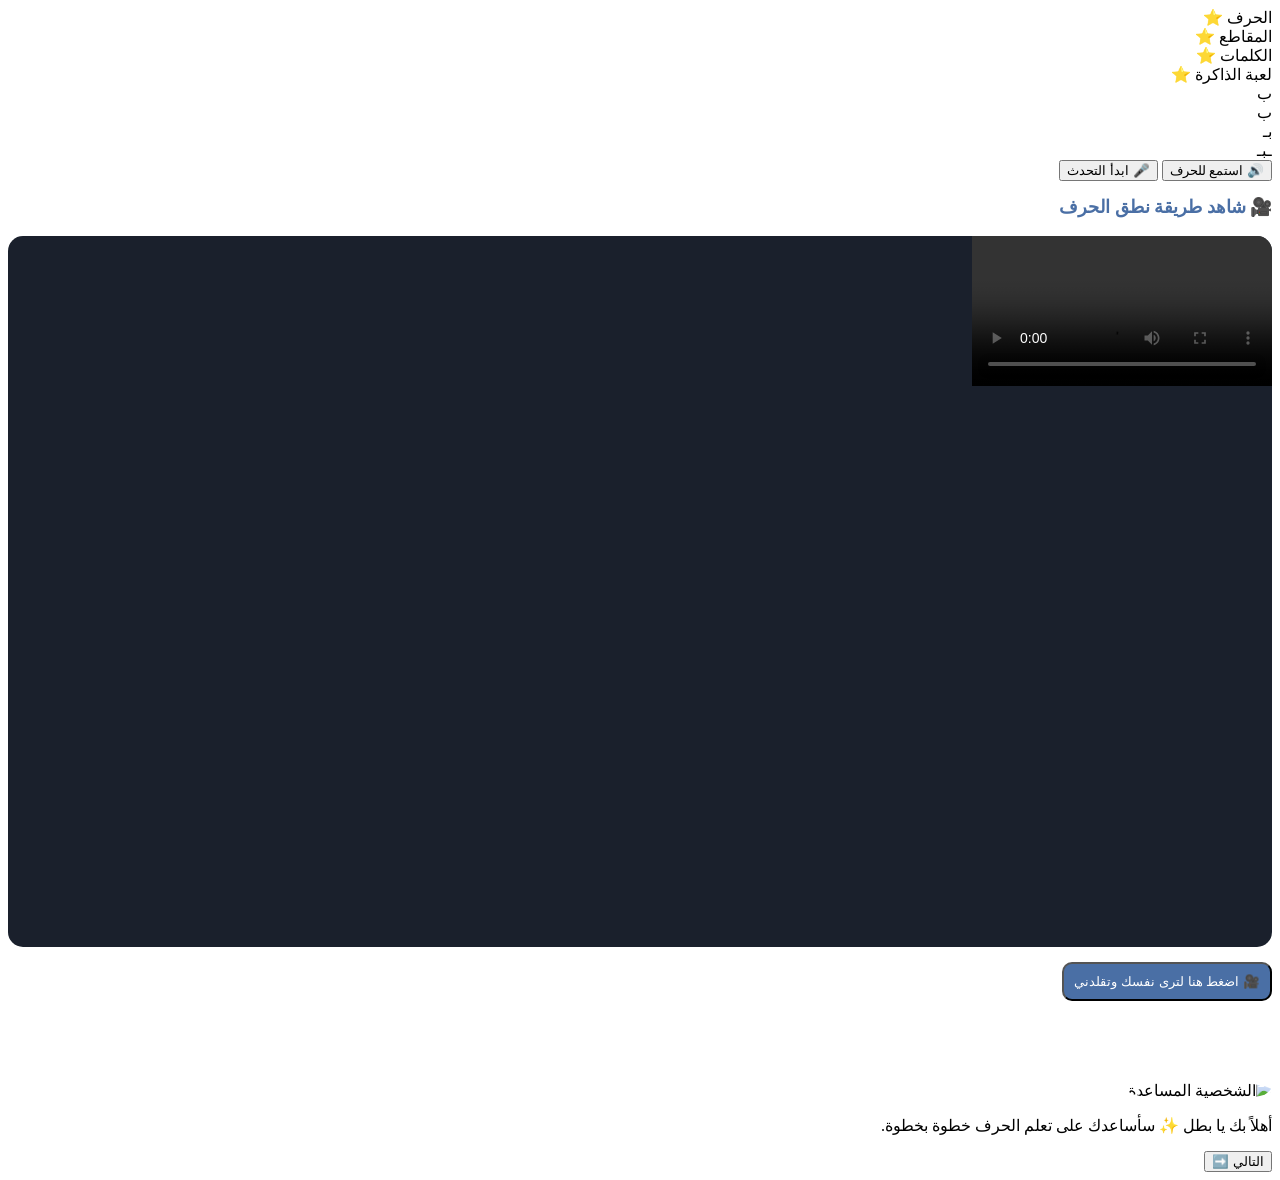
==== study.html @ 33464f2e "Add files via upload" ====
<!DOCTYPE html>
<html lang="ar" dir="rtl">
<head>
    <meta charset="UTF-8">
    <meta name="viewport" content="width=device-width, initial-scale=1.0">
    <title>واجهة التدريس - SpellMind</title>
    <link rel="stylesheet" href="study.css">
    <style>
        /* إخفاء كافة الأقسام تلقائياً لضمان عدم نزول الصفحة لأسفل */
        .pageSection { display: none; width: 100%; }
        /* إظهار القسم النشط فقط */
     
        
        /* تحسين مظهر الكاميرا والفيديو لمنع ظهور شاشة سوداء مزعجة */
        .videoBox, .cameraBox {
            width: 100%;
            background: #1a202c;
            border-radius: 15px;
            overflow: hidden;
            margin-bottom: 15px;
            aspect-ratio: 16 / 9;
        }
        /* تنسيق كروت الكلمات والمقاطع بجانب بعضها لترتيب أنيق */
        .cards-grid {
            display: flex;
            flex-direction: column;
            gap: 15px;
            margin-top: 15px;
        }
        .item-card {
            background: #f7fafc;
            border: 2px solid #edf2f7;
            padding: 15px;
            border-radius: 15px;
            text-align: center;
        }
    </style>
</head>
<body class="study-page">

<div class="container">
    
    <!-- شريط التقدم العلوي الذكي للطفل -->
    <div class="progressBar">
        <div class="step active" id="step0">الحرف <span>⭐</span></div>
        <div class="step" id="step1">المقاطع <span>⭐</span></div>
        <div class="step" id="step2">الكلمات <span>⭐</span></div>
        <div class="step" id="step3">لعبة الذاكرة <span>⭐</span></div>
    </div>

    <!-- ======================================= -->
    <!-- الصفحة 1: نطق الحرف ومشاهدة الطريقة -->
    <!-- ======================================= -->
<div id="section0" class="pageSection active">
<div class="bigLetter">ب</div>

<div class="letterForms">
<div>بـ</div>
<div>ـبـ</div>
<div>ب</div>
</div>

<button id="playLetter">🔊 استمع للحرف</button>

<button id="startMicBtn">🎤 ابدأ التحدث</button>


<p id="practiceMessage" style="font-size: 16px; font-weight: bold; color: #4A6FA5; margin: 10px 0;"></p> 
       <!-- صندوق فيديو طريقة النطق (يظهر هنا فقط) -->
        <h3 style="color: #4A6FA5; font-size: 18px; margin-top: 15px;">🎥 شاهد طريقة نطق الحرف</h3>
        <div class="videoBox">
            <video id="letterVideo" controls></video>
        </div>

<!-- زر تشغيل الكاميرا الجديد -->
<button id="openCamera" style="background-color: #4A6FA5; color: white; padding: 10px; border-radius: 10px; margin-bottom: 10px;">🎥 اضغط هنا لترى نفسك وتقلدني</button>

<!-- حاوية الكاميرا (ستظهر بمجرد الضغط) -->
<div id="cameraContainer" style="display: none; margin-bottom: 20px;">
    <video id="cameraView" autoplay playsinline style="width: 100%; border-radius: 15px; transform: scaleX(-1); border: 3px solid #7BC8A4;"></video>
</div>
    </div>

    <!-- ======================================= -->
    <!-- الصفحة 2: تعلم المقاطع الصوتية -->
    <!-- ======================================= -->
    <div id="section1" class="pageSection">
        <h2>🎶 مقاطع الحرف (ب)</h2>
        <div class="cards-grid">
            <div class="item-card">
                <h3 style="font-size: 32px; color: #4A6FA5; margin-bottom: 10px;">با</h3>
                <button class="playSyllable" onclick="new Audio('audio/baa.mp3').play()" style="padding: 10px; font-size: 16px;">🔊 استمع</button>
                <button class="saySyllable" data-text="با" style="padding: 10px; font-size: 16px; background-color: #4A6FA5;">🎤 انطق</button>
            </div>
            <div class="item-card">
                <h3 style="font-size: 32px; color: #4A6FA5; margin-bottom: 10px;">بو</h3>
                <button class="playSyllable" onclick="new Audio('audio/boo.mp3').play()" style="padding: 10px; font-size: 16px;">🔊 استمع</button>
                <button class="saySyllable" data-text="بو" style="padding: 10px; font-size: 16px; background-color: #4A6FA5;">🎤 انطق</button>
            </div>
            <div class="item-card">
                <h3 style="font-size: 32px; color: #4A6FA5; margin-bottom: 10px;">بي</h3>
                <button class="playSyllable" onclick="new Audio('audio/bee.mp3').play()" style="padding: 10px; font-size: 16px;">🔊 استمع</button>
                <button class="saySyllable" data-text="بي" style="padding: 10px; font-size: 16px; background-color: #4A6FA5;">🎤 انطق</button>
            </div>
        </div>
    </div>

    <!-- ======================================= -->
    <!-- الصفحة 3: تعلم الكلمات وصورها -->
    <!-- ======================================= -->
    <div id="section2" class="pageSection">
        <h2>📦 كلمات تبدأ بحرف الـ ب</h2>
        <div class="cards-grid">
            <div class="item-card">
                <img src="images/bab.jpg" alt="باب" style="width: 100px; height: 100px; object-fit: contain; margin-bottom: 10px;">
                <h3 style="color: #4A6FA5;">بَاب</h3>
                <button class="playWord" data-text="باب" style="padding: 10px; font-size: 16px;">🔊 استمع</button>
            </div>
        </div>
    </div>

<div id="section22" class="pageSection">
        <h2>📦 كلمات تبدأ بحرف الـ ب</h2>
        <div class="cards-grid">
            <div class="item-card">
                <img src="images/bata.jpg" alt="بطة" style="width: 100px; height: 100px; object-fit: contain; margin-bottom: 10px;">
                <h3 style="color: #4A6FA5;">بَطة</h3>
                <button class="playWord" data-text="بطة" style="padding: 10px; font-size: 16px;">🔊 استمع</button>
            </div>
        </div>
    </div>
    <div id="section33" class="pageSection">
        <h2>📦 كلمات تبدأ بحرف الـ ب</h2>
        <div class="cards-grid">
            <div class="item-card">
                <img src="images/bayte.jpg" alt="بيت" style="width: 100px; height: 100px; object-fit: contain; margin-bottom: 10px;">
                <h3 style="color: #4A6FA5;">بَيت</h3>
                <button class="playWord" data-text="بيت" style="padding: 10px; font-size: 16px;">🔊 استمع</button>
            </div>
        </div>
    </div>
<p id="speechResult" style="font-size: 20px; text-align: center; margin-top: 15px; min-height: 30px;"></p>
    <!-- ======================================= -->
    <!-- الصفحة 4: لعبة الذاكرة المطابقة -->
    <!-- ======================================= -->
    <div id="section3" class="pageSection">
        <h2>🧠 لعبة طابق بطاقات الحرف</h2>
        <div class="memoryGame">
            <div class="card" data-card="ب">❓</div>
            <div class="card" data-card="بَاب">❓</div>
            <div class="card" data-card="ب">❓</div>
            <div class="card" data-card="بَـ">❓</div>
            <div class="card" data-card="بَاب">❓</div>
            <div class="card" data-card="بَـ">❓</div>
        </div>
        <button id="restartGame" style="background-color: #4A6FA5; font-size: 16px; padding: 10px;">🔄 إعادة اللعبة</button>
    </div>

    <!-- ======================================= -->
    <!-- واجهة الإنهاء والنجاح والتكريم -->
    <!-- ======================================= -->
    <div id="finishSection" class="pageSection">
        <h1 style="font-size: 50px;">🏆🌟</h1>
        <h2>عمل رائع يا <span id="finishName">البطل</span>!</h2>
        <p>لقد أنهيت التدريب على حرف الباء بنجاح مذهل!</p>
        <button id="goPlanet" style="background-color: #7BC8A4;">🚀 العودة لخريطة الكواكب</button>
    </div>

    <!-- --------------------------------------- -->
    <!-- الجزء السفلي: الشخصية وأزرار التحكم الثابتة -->
    <!-- --------------------------------------- -->
    <div class="teacherBox" style="margin-top: 25px;">
    <!-- إذا كانت الصورة داخل مجلد image واسمها girl.jpg ستظهر فوراً -->
    <img id="teacherImage" src="images/girl.jpg" alt="الشخصية المساعدة" style="width: 100px; height: 100px; border-radius: 50%; object-fit: cover;">
    <div class="speech">
        <p id="teacherText">أهلاً بك يا بطل ✨ سأساعدك على تعلم الحرف خطوة بخطوة.</p>
    </div>
</div>

    <!-- أزرار التنقل بين الصفحات (صفحة ورا صفحة) -->
    <div class="navigation">
        <button id="previousButton" style="background-color: #a0aec0; display: none;">⬅️ السابق</button>
        <button id="nextButton">التالي ➡️</button>
    </div>

</div>

<script src="study.js"></script>
</body>
</html>
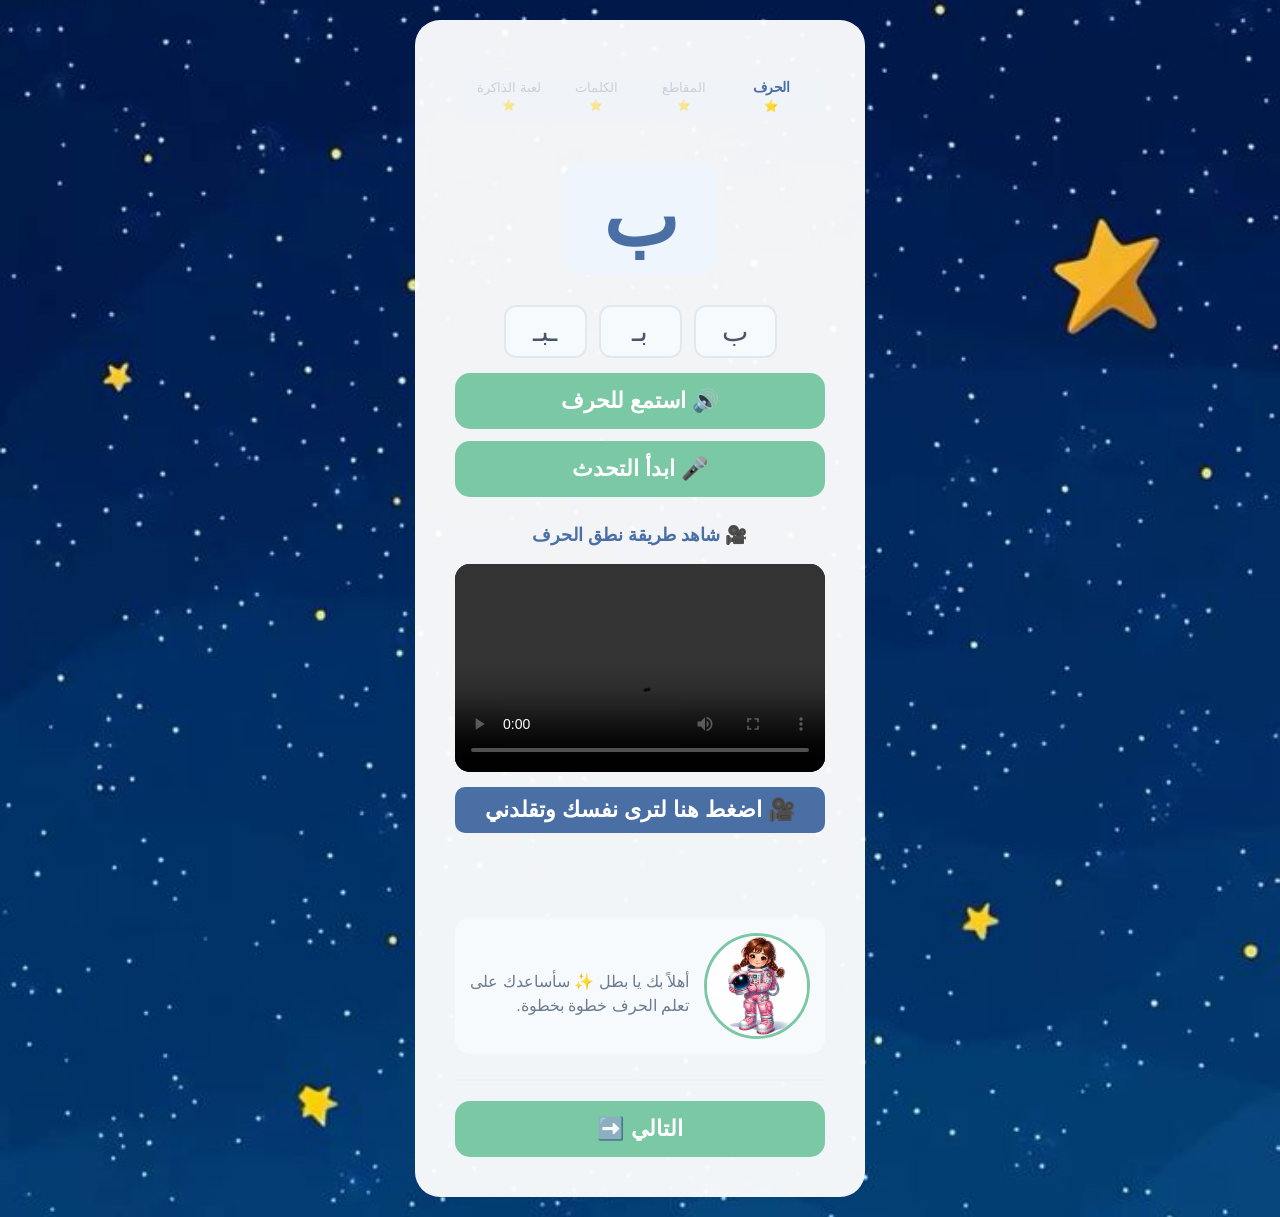
==== commit f6249806: "Add files via upload" ====
--- a/study.html
+++ b/study.html
@@ -86,20 +86,33 @@
     <!-- ======================================= -->
     <div id="section1" class="pageSection">
         <h2>🎶 مقاطع الحرف (ب)</h2>
+        <p id="currentTargetText" style="display:none;">با</p>
         <div class="cards-grid">
             <div class="item-card">
                 <h3 style="font-size: 32px; color: #4A6FA5; margin-bottom: 10px;">با</h3>
-                <button class="playSyllable" onclick="new Audio('audio/baa.mp3').play()" style="padding: 10px; font-size: 16px;">🔊 استمع</button>
+<button onclick="playAudio()">
+🔊 استمع
+</button>
+                <!-- <button class="playSyllable" onclick="new Audio('audio/baa.mp3').play()" style="padding: 10px; font-size: 16px;">🔊 استمع</button> -->
                 <button class="saySyllable" data-text="با" style="padding: 10px; font-size: 16px; background-color: #4A6FA5;">🎤 انطق</button>
             </div>
             <div class="item-card">
                 <h3 style="font-size: 32px; color: #4A6FA5; margin-bottom: 10px;">بو</h3>
-                <button class="playSyllable" onclick="new Audio('audio/boo.mp3').play()" style="padding: 10px; font-size: 16px;">🔊 استمع</button>
+<button onclick="new Audio('audio/boo.mp3').play()">
+🔊 استمع
+</button>
+
+
+               <!--<button class="playSyllable" onclick="new Audio('audio/boo.mp3').play()" style="padding: 10px; font-size: 16px;">🔊 استمع</button> -->
+
                 <button class="saySyllable" data-text="بو" style="padding: 10px; font-size: 16px; background-color: #4A6FA5;">🎤 انطق</button>
             </div>
             <div class="item-card">
                 <h3 style="font-size: 32px; color: #4A6FA5; margin-bottom: 10px;">بي</h3>
-                <button class="playSyllable" onclick="new Audio('audio/bee.mp3').play()" style="padding: 10px; font-size: 16px;">🔊 استمع</button>
+                <button onclick="new Audio('audio/bee.mp3').play()">
+🔊 استمع
+</button>
+               <!--  <button class="playSyllable" onclick="new Audio('audio/bee.mp3').play()" style="padding: 10px; font-size: 16px;">🔊 استمع</button> -->
                 <button class="saySyllable" data-text="بي" style="padding: 10px; font-size: 16px; background-color: #4A6FA5;">🎤 انطق</button>
             </div>
         </div>
--- a/study.css
+++ b/study.css
@@ -0,0 +1,334 @@
+/* =======================================
+   التنسيق العام لجميع صفحات الموقع (تنسيقك الأصلي)
+   ======================================= */
+body {
+    margin: 0;
+    padding: 0;
+    font-family: Arial, sans-serif;
+    background: #EAF6FF url("images/2.jpg") no-repeat center center fixed; /* الخلفية الافتراضية لباقي الصفحات */
+    background-size: cover;
+    display: flex;
+    justify-content: center;
+    align-items: center;
+    min-height: 100vh;
+    direction: rtl;
+}
+
+/* تنسيق خاص بالشاشة الأولى وصفحة الدراسة لعرض الصورة الخلفية الأولى */
+body.welcome-page,
+body.study-page {
+    background: #EAF6FF url("images/1.jpg") no-repeat center center fixed;
+    background-size: cover;
+}
+
+/* تنسيق خاص بصفحة الدراسة لجعل الأقسام الطويلة مريحة أثناء التمرير */
+body.study-page {
+    align-items: flex-start;
+    padding: 20px 0;
+}
+
+/* تنسيق حاوية المحتوى الخاصة بك */
+.container {
+    text-align: center;
+    background: rgba(255, 255, 255, 0.95); /* خلفية بيضاء شفافة وجميلة */
+    padding: 40px;
+    border-radius: 25px;
+    width: 90%;
+    max-width: 450px; 
+    box-sizing: border-box;
+    margin: auto;
+}
+
+h1 {
+    color: #4A6FA5;
+    font-size: 45px;
+    margin-bottom: 10px;
+}
+
+h2 {
+    color: #4A6FA5;
+    font-size: 24px;
+    margin-bottom: 20px;
+}
+
+p {
+    color: #6B7C93;
+    font-size: 20px;
+    margin-bottom: 30px;
+    line-height: 1.5;
+}
+
+button {
+    background-color: #7BC8A4;
+    color: white;
+    border: none;
+    padding: 15px 40px;
+    font-size: 22px;
+    border-radius: 15px;
+    cursor: pointer;
+    transition: 0.3s ease;
+    width: 100%;
+    margin-bottom: 12px;
+    font-weight: bold;
+}
+
+button:hover:not(:disabled) {
+    background-color: #68B38B;
+    transform: scale(1.03);
+}
+
+button:disabled {
+    background-color: #cbd5e0;
+    color: #718096;
+    cursor: not-allowed;
+}
+
+/* =======================================
+   تنسيق خاص بصفحة الكواكب (إزالة المربع الأبيض المزعج)
+   ======================================= */
+body.planets-page {
+    background: #EAF6FF url("images/1.jpg") no-repeat center center fixed; /* الخلفية الفضائية وراء الكواكب */
+    background-size: cover;
+}
+
+/* جعل الحاوية في صفحة الكواكب شفافة بالكامل لتظهر النجوم خلفها */
+body.planets-page .container {
+    background: transparent; 
+    box-shadow: none;
+    border: none;
+    max-width: 600px; /* مساحة مناسبة لتوزيع الكواكب الدائري */
+}
+
+/* تغيير نصوص صفحة الكواكب للأبيض لتصبح واضحة فوق النجوم */
+body.planets-page h1,
+body.planets-page p {
+    color: #ffffff;
+    text-shadow: 1px 1px 5px rgba(0, 0, 0, 0.8); /* ظل أسود للنصوص لسهولة القراءة */
+}
+
+/* =======================================
+   تنسيقات الأقسام الإضافية لصفحة الدراسة
+   ======================================= */
+
+/* شريط التقدم العلوي */
+.progressBar {
+    display: flex;
+    justify-content: space-between;
+    margin: 10px 0 25px 0;
+    padding: 10px;
+    background: #f0f4f8;
+    border-radius: 15px;
+}
+
+.step {
+    display: flex;
+    flex-direction: column;
+    align-items: center;
+    font-size: 13px;
+    color: #a0aec0;
+    opacity: 0.5;
+    transition: 0.3s ease;
+    flex: 1;
+}
+
+.step.active {
+    opacity: 1;
+    color: #4A6FA5;
+    font-weight: bold;
+    transform: scale(1.05);
+}
+
+.step span {
+    font-size: 11px;
+    margin-top: 4px;
+}
+
+/* كلاس إخفاء وإظهار الأقسام حركياً لمنع التراكم */
+.pageSection {
+    width: 100%;
+    animation: fadeIn 0.3s ease-in-out;
+}
+
+@keyframes fadeIn {
+    from { opacity: 0; transform: translateY(5px); }
+    to { opacity: 1; transform: translateY(0); }
+}
+
+/* الحرف وأشكاله */
+.bigLetter {
+    font-size: 80px;
+    color: #4A6FA5;
+    font-weight: bold;
+    margin: 15px 0;
+    background: #eef5fc;
+    display: inline-block;
+    padding: 10px 40px;
+    border-radius: 20px;
+}
+
+.letterForms {
+    display: flex;
+    justify-content: center;
+    gap: 12px;
+    margin: 15px 0;
+}
+
+.letterForms div {
+    font-size: 28px;
+    background: #f7fafc;
+    border: 2px solid #e2e8f0;
+    padding: 8px 12px;
+    border-radius: 12px;
+    color: #4a5568;
+    min-width: 55px;
+}
+
+/* أزرار التنقل السفلي */
+.navigation {
+    display: flex;
+    gap: 15px;
+    margin-top: 25px;
+    border-top: 2px solid #edf2f7;
+    padding-top: 20px;
+}
+
+.navigation button {
+    flex: 1;
+    margin-bottom: 0;
+}
+
+#previousButton {
+    background-color: #a0aec0;
+}
+
+#previousButton:hover {
+    background-color: #4A5568;
+}
+
+/* الفيديوهات والكاميرا والشخصية */
+.videoBox, .cameraBox {
+    width: 100%;
+    background: #000;
+    border-radius: 15px;
+    overflow: hidden;
+    margin-bottom: 15px;
+    aspect-ratio: 16 / 9;
+}
+
+video {
+    width: 100%;
+    height: 100%;
+    object-fit: cover;
+}
+
+.teacherBox {
+    display: flex;
+    align-items: center;
+    gap: 15px;
+    background: #f7fafc;
+    padding: 15px;
+    border-radius: 15px;
+    margin-bottom: 20px;
+    text-align: right;
+}
+
+#teacherImage {
+    width: 65px;
+    height: 65px;
+    border-radius: 50%;
+    object-fit: cover;
+    border: 3px solid #7BC8A4;
+}
+
+.speech {
+    flex: 1;
+}
+
+.speech p {
+    font-size: 16px;
+    margin-bottom: 0;
+}
+
+/* شبكة المقاطع والكلمات */
+.syllables, .wordsContainer {
+    display: grid;
+    grid-template-columns: 1fr;
+    gap: 15px;
+    margin-top: 15px;
+}
+
+.syllableCard, .wordCard {
+    background: #f7fafc;
+    border: 2px solid #edf2f7;
+    padding: 15px;
+    border-radius: 15px;
+}
+
+.syllableCard h3, .wordCard h3 {
+    font-size: 24px;
+    color: #4A6FA5;
+    margin-bottom: 10px;
+}
+
+.wordCard img {
+    width: 110px;
+    height: 110px;
+    object-fit: contain;
+    border-radius: 10px;
+    margin-bottom: 10px;
+    background: white;
+    padding: 5px;
+}
+
+.syllableCard button, .wordCard button {
+    padding: 8px 12px;
+    font-size: 16px;
+    width: 45%;
+    margin: 0 2%;
+    display: inline-block;
+}
+
+/* لعبة طابق البطاقات */
+.memoryGame {
+    display: grid;
+    grid-template-columns: repeat(3, 1fr);
+    gap: 10px;
+    margin: 20px 0;
+}
+
+.card {
+    background: #4A6FA5;
+    color: white;
+    font-size: 20px;
+    height: 75px;
+    display: flex;
+    justify-content: center;
+    align-items: center;
+    border-radius: 12px;
+    cursor: pointer;
+    user-select: none;
+    transition: background 0.2s;
+    font-weight: bold;
+}
+
+.card.open {
+    background: #7BC8A4;
+}
+
+/* مؤقت الاستراحة والنشاط البدني */
+.activityBox {
+    background: #fff9db;
+    border: 2px dashed #fcc419;
+    padding: 20px;
+    border-radius: 15px;
+    font-size: 18px;
+    color: #664d03;
+    margin: 15px 0;
+}
+
+#breakTimer {
+    font-size: 40px;
+    color: #e63946;
+    margin: 15px 0;
+    font-family: monospace;
+}
